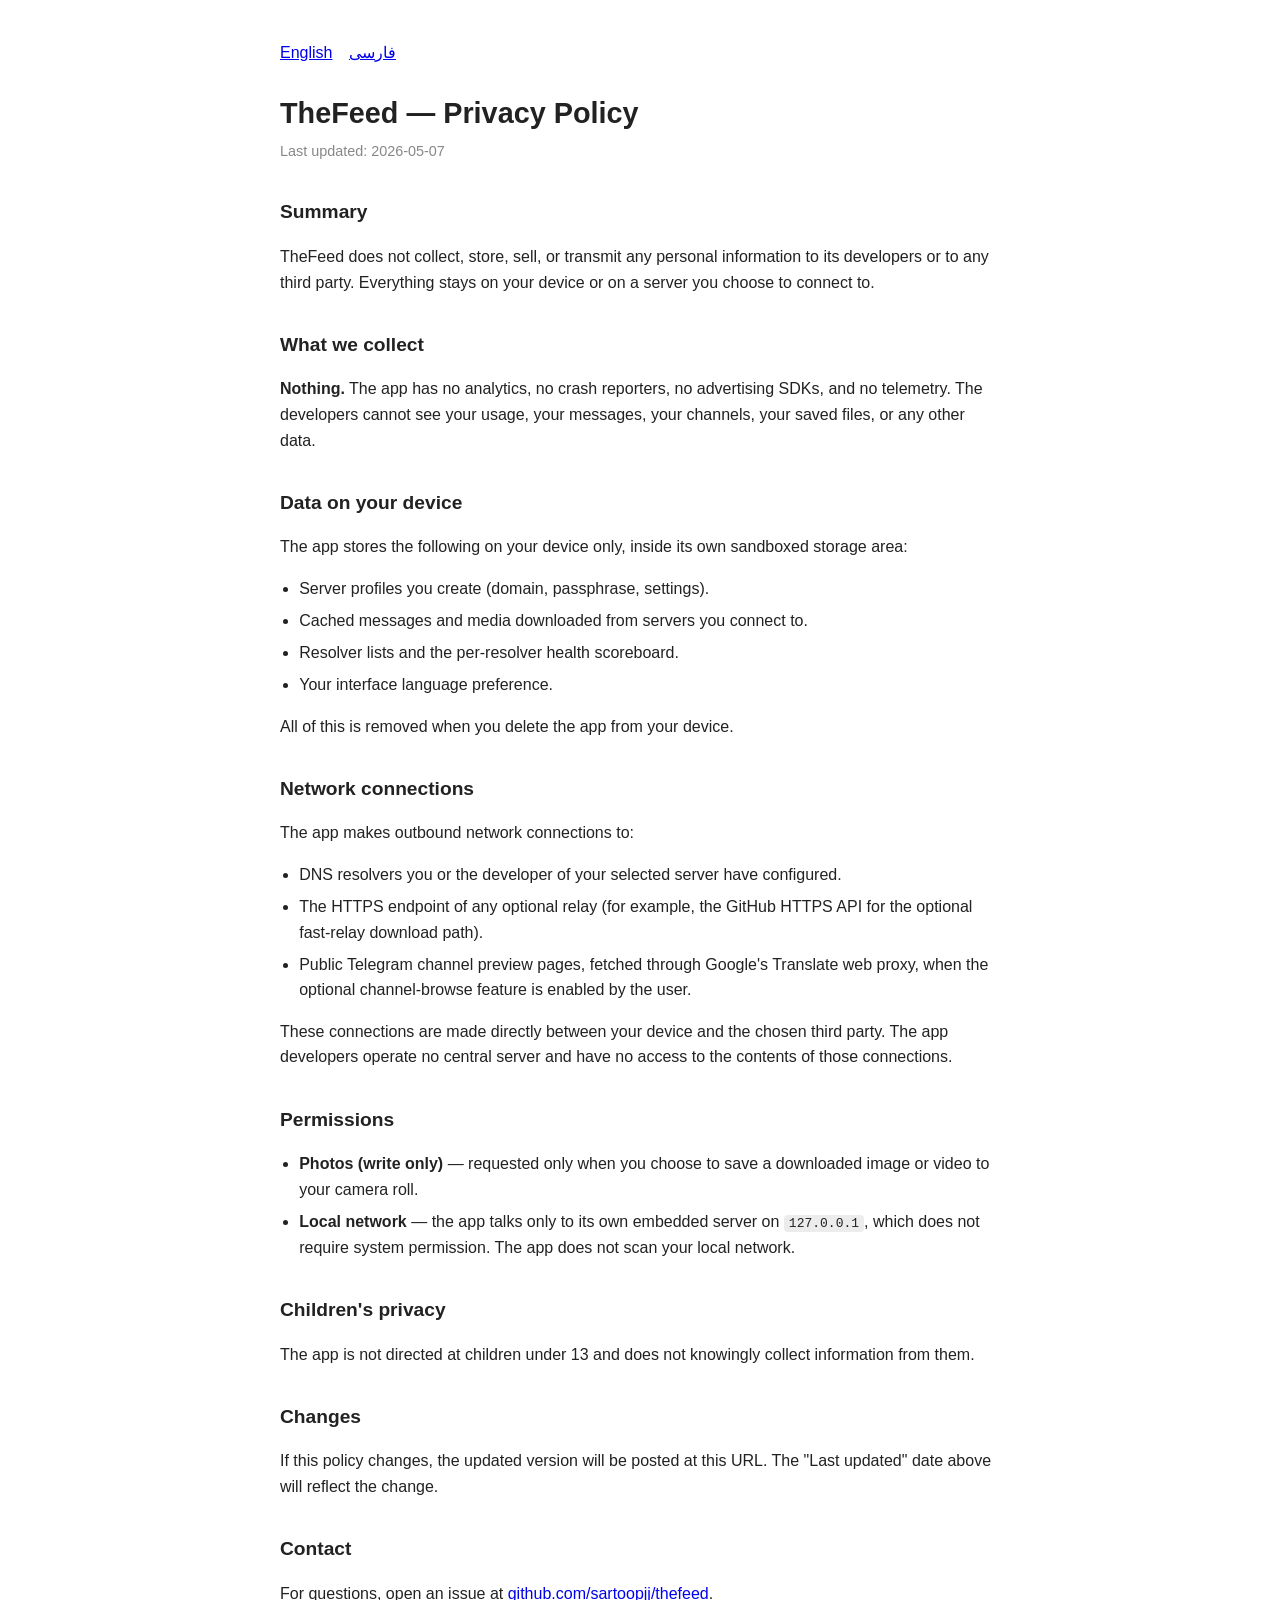
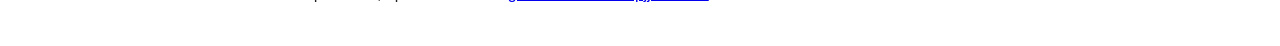
==== docs/index.html @ a85094ee "merge with main + fix" ====
<!doctype html>
<html lang="en">
<head>
  <meta charset="utf-8">
  <title>TheFeed</title>
  <meta http-equiv="refresh" content="0; url=privacy-policy.html">
</head>
<body>
  <p>See <a href="privacy-policy.html">Privacy Policy</a>.</p>
</body>
</html>
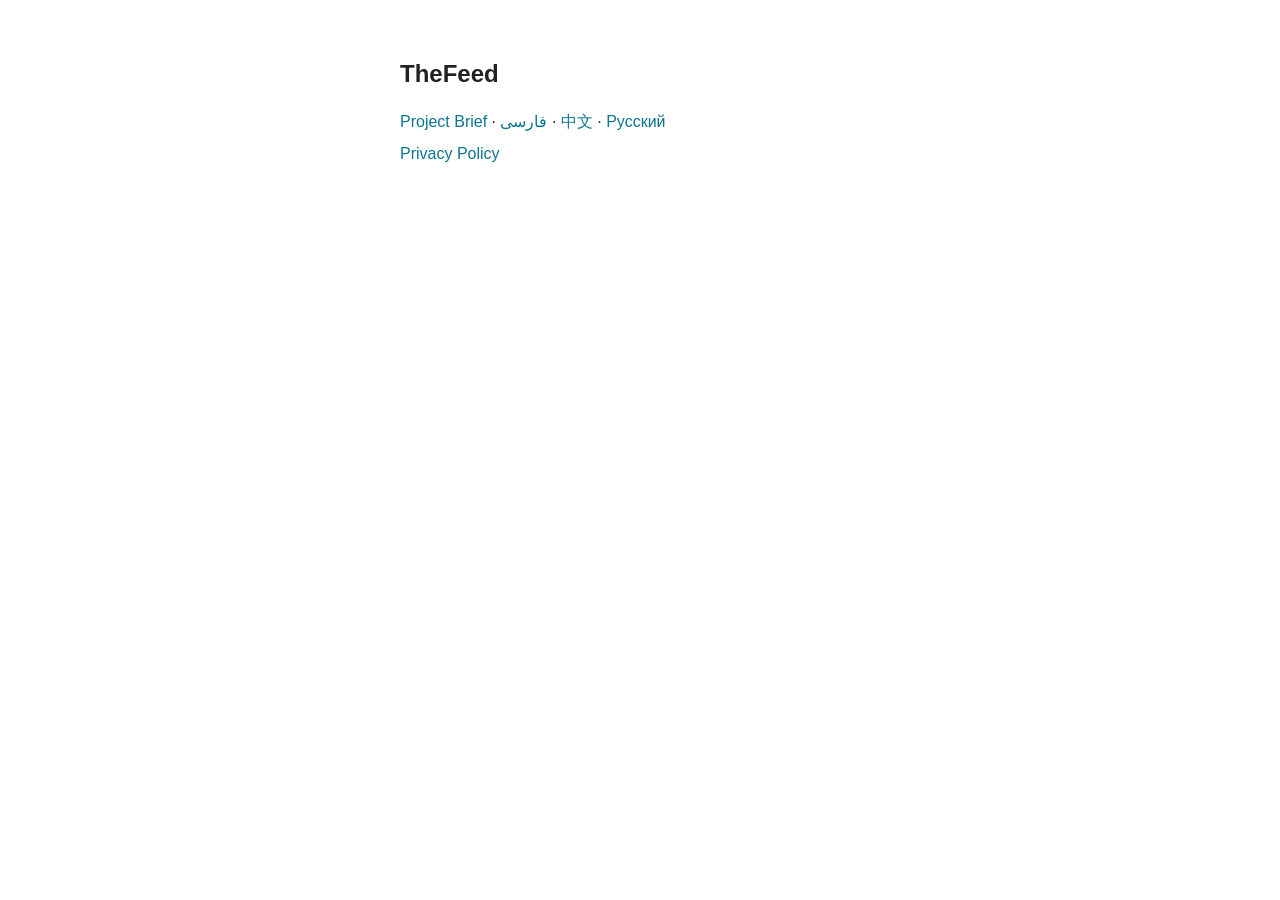
==== commit 8bca7115: "Add project-brief.css for styling and refactor HTML to link external stylesheet" ====
--- a/docs/index.html
+++ b/docs/index.html
@@ -3,9 +3,20 @@
 <head>
   <meta charset="utf-8">
   <title>TheFeed</title>
-  <meta http-equiv="refresh" content="0; url=privacy-policy.html">
+  <style>
+    body { font-family: -apple-system, BlinkMacSystemFont, "Segoe UI", Helvetica, Arial, sans-serif; max-width: 480px; margin: 60px auto; padding: 0 20px; color: #222; }
+    h1 { font-size: 24px; margin: 0 0 24px; }
+    ul { list-style: none; padding: 0; margin: 0; }
+    li { margin-bottom: 12px; }
+    a { color: #0e7490; text-decoration: none; font-size: 16px; }
+    a:hover { text-decoration: underline; }
+  </style>
 </head>
 <body>
-  <p>See <a href="privacy-policy.html">Privacy Policy</a>.</p>
+  <h1>TheFeed</h1>
+  <ul>
+    <li><a href="project-brief.html">Project Brief</a> · <a href="project-brief-fa.html" lang="fa">فارسی</a> · <a href="project-brief-zh.html" lang="zh">中文</a> · <a href="project-brief-ru.html" lang="ru">Русский</a></li>
+    <li><a href="privacy-policy.html">Privacy Policy</a></li>
+  </ul>
 </body>
 </html>
